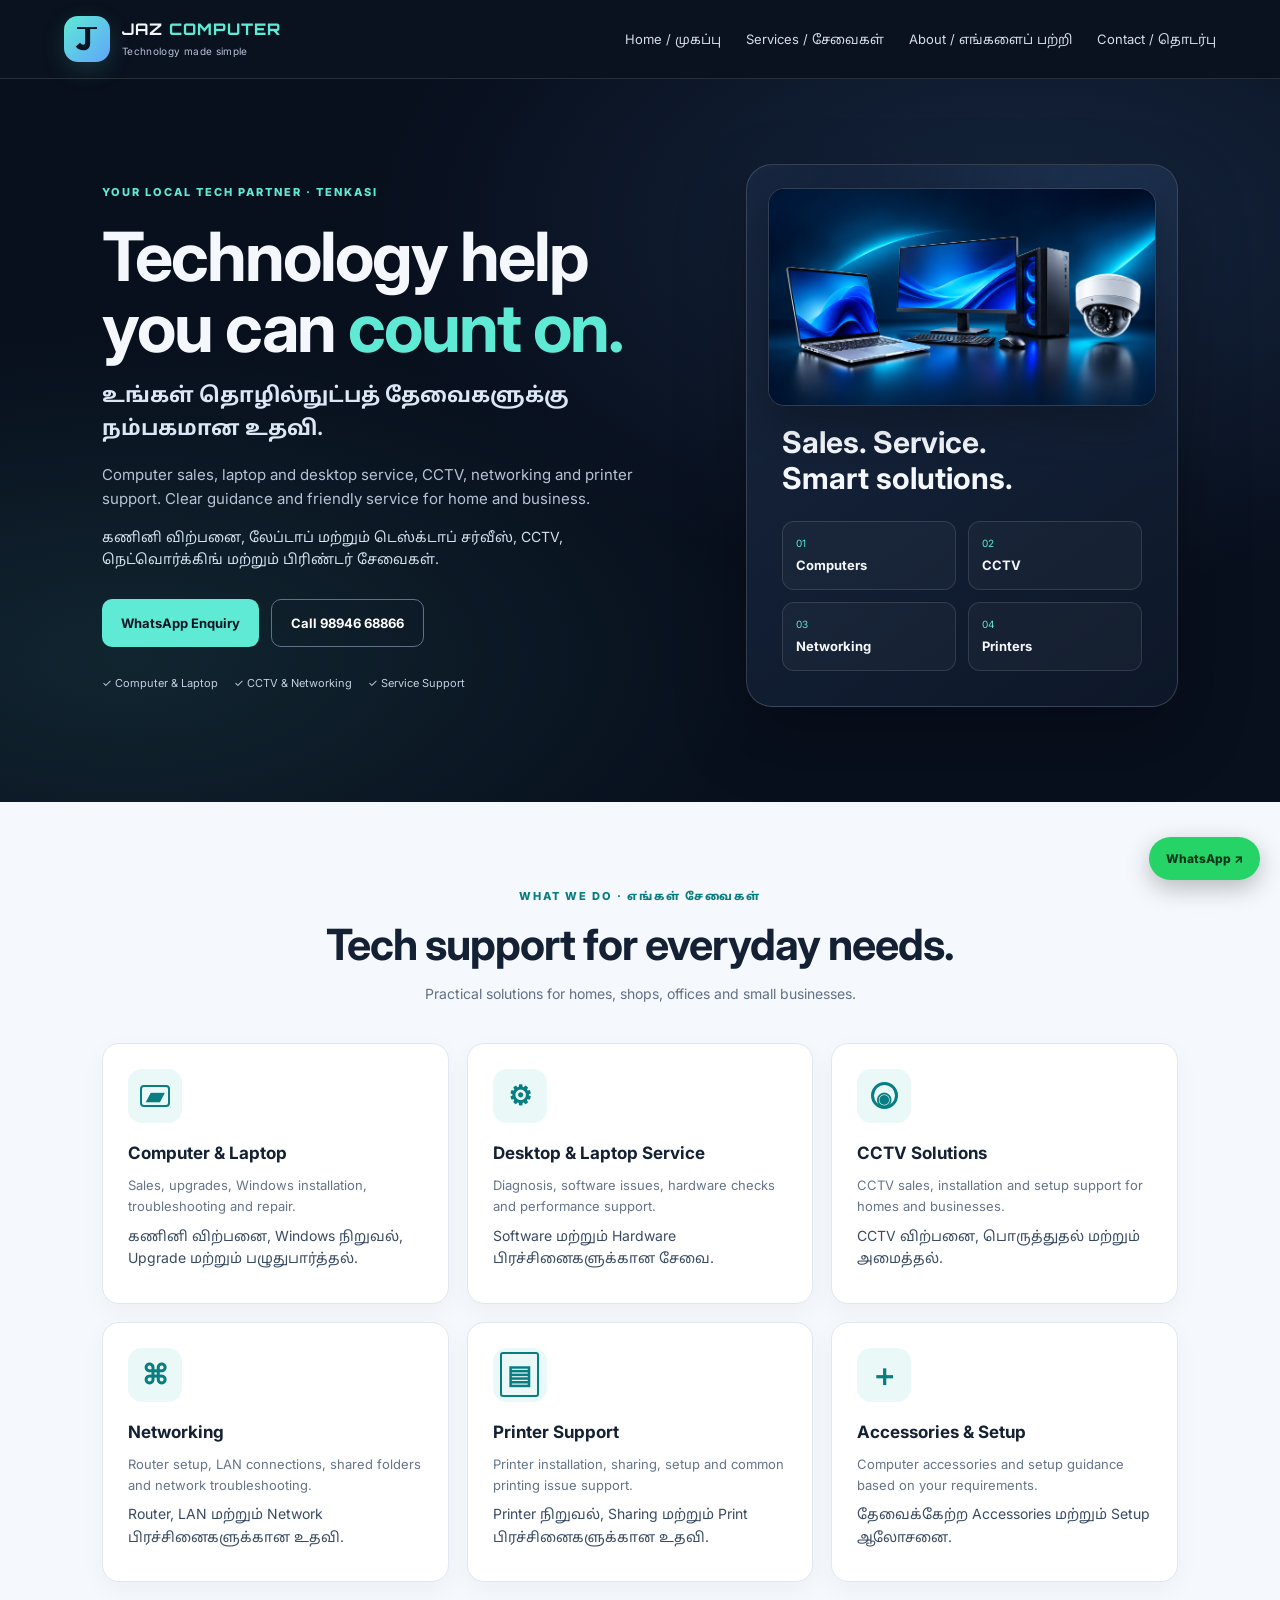
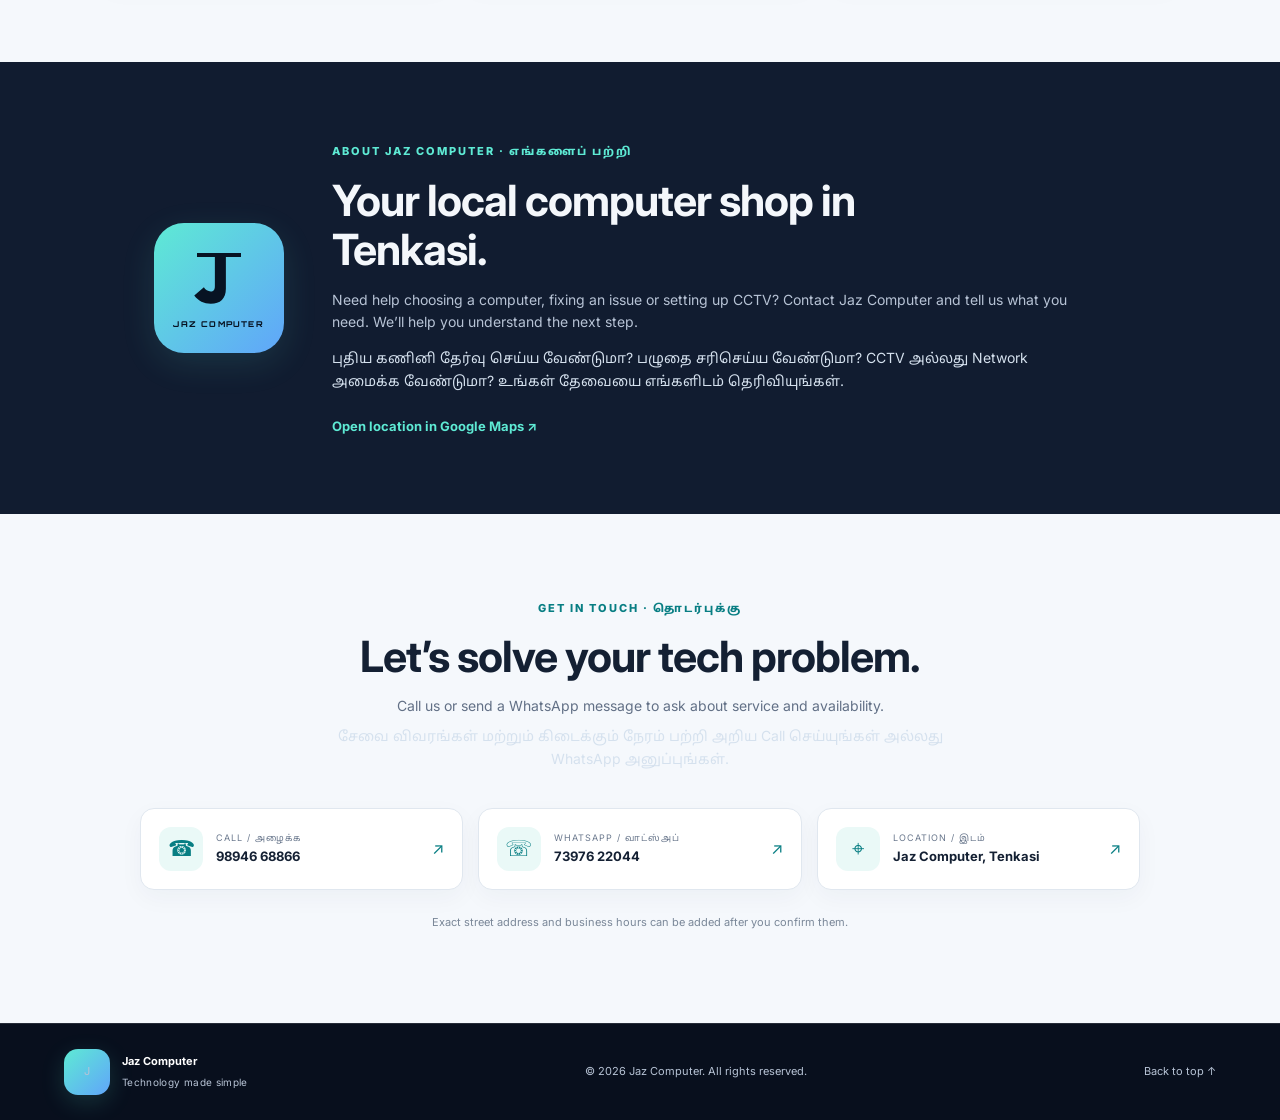
==== index.html @ 5752b8d4 "Add files via upload" ====
<!doctype html>
<html lang="en">
<head>
  <meta charset="utf-8">
  <meta name="viewport" content="width=device-width, initial-scale=1">
  <meta name="description" content="Jaz Computer, Tenkasi: computer and laptop sales and service, CCTV installation, networking and printer support.">
  <meta name="theme-color" content="#0b1220">
  <title>Jaz Computer | Computer Sales & Service in Tenkasi</title>
  <link rel="preconnect" href="https://fonts.googleapis.com">
  <link rel="preconnect" href="https://fonts.gstatic.com" crossorigin>
  <link href="https://fonts.googleapis.com/css2?family=Orbitron:wght@500;600;700;800&family=Inter:wght@400;500;600;700;800&family=Noto+Sans+Tamil:wght@400;500;600;700&display=swap" rel="stylesheet">
  <link rel="stylesheet" href="style.css">
</head>
<body>
  <header class="site-header">
    <a class="brand" href="#home" aria-label="Jaz Computer home">
      <span class="brand-mark" aria-hidden="true"><svg viewBox="0 0 48 48"><path d="M29 8v23c0 7-4 11-11 11-5 0-9-2-12-6l7-6c1 2 3 3 5 3 2 0 3-1 3-4V8z"/><path d="M8 5h32v3H8z"/></svg></span>
      <span><strong class="wordmark">JAZ <b>COMPUTER</b></strong><small>Technology made simple</small></span>
    </a>
    <button class="menu-toggle" id="menuToggle" aria-label="Open navigation" aria-expanded="false">☰</button>
    <nav id="mainNav">
      <a href="#home">Home / முகப்பு</a>
      <a href="#services">Services / சேவைகள்</a>
      <a href="#about">About / எங்களைப் பற்றி</a>
      <a href="#contact">Contact / தொடர்பு</a>
    </nav>
  </header>

  <main>
    <section class="hero" id="home">
      <div class="hero-copy">
        <span class="eyebrow">YOUR LOCAL TECH PARTNER · TENKASI</span>
        <h1>Technology help you can <span>count on.</span></h1>
        <h2>உங்கள் தொழில்நுட்பத் தேவைகளுக்கு நம்பகமான உதவி.</h2>
        <p>Computer sales, laptop and desktop service, CCTV, networking and printer support. Clear guidance and friendly service for home and business.</p>
        <p class="tamil">கணினி விற்பனை, லேப்டாப் மற்றும் டெஸ்க்டாப் சர்வீஸ், CCTV, நெட்வொர்க்கிங் மற்றும் பிரிண்டர் சேவைகள்.</p>
        <div class="hero-actions">
          <a class="btn btn-primary" href="https://wa.me/917397622044?text=Vanakkam%20Jaz%20Computer%2C%20service%20details%20venum." target="_blank" rel="noopener">WhatsApp Enquiry</a>
          <a class="btn btn-outline" href="tel:+919894668866">Call 98946 68866</a>
        </div>
        <div class="trust-line"><span>✓ Computer & Laptop</span><span>✓ CCTV & Networking</span><span>✓ Service Support</span></div>
      </div>
      <div class="hero-card" aria-label="Jaz Computer service highlights">
        <div class="card-glow"></div>
        <img class="hero-product-image" src="images/tech-products-3d.png" alt="3D-style product display of a laptop, desktop computer, and CCTV camera">
        <h3>Sales. Service.<br>Smart solutions.</h3>
        <div class="mini-grid">
          <div><span>01</span><strong>Computers</strong></div>
          <div><span>02</span><strong>CCTV</strong></div>
          <div><span>03</span><strong>Networking</strong></div>
          <div><span>04</span><strong>Printers</strong></div>
        </div>
      </div>
    </section>

    <section class="section services-section" id="services">
      <div class="section-heading">
        <span class="eyebrow">WHAT WE DO · எங்கள் சேவைகள்</span>
        <h2>Tech support for everyday needs.</h2>
        <p>Practical solutions for homes, shops, offices and small businesses.</p>
      </div>
      <div class="service-grid">
        <article class="service-card"><div class="service-icon icon-computer"><span>▰</span></div><h3>Computer & Laptop</h3><p>Sales, upgrades, Windows installation, troubleshooting and repair.</p><p class="tamil">கணினி விற்பனை, Windows நிறுவல், Upgrade மற்றும் பழுதுபார்த்தல்.</p></article>
        <article class="service-card"><div class="service-icon icon-tools"><span>⚙</span></div><h3>Desktop & Laptop Service</h3><p>Diagnosis, software issues, hardware checks and performance support.</p><p class="tamil">Software மற்றும் Hardware பிரச்சினைகளுக்கான சேவை.</p></article>
        <article class="service-card"><div class="service-icon icon-cctv"><span>◉</span></div><h3>CCTV Solutions</h3><p>CCTV sales, installation and setup support for homes and businesses.</p><p class="tamil">CCTV விற்பனை, பொருத்துதல் மற்றும் அமைத்தல்.</p></article>
        <article class="service-card"><div class="service-icon icon-network"><span>⌘</span></div><h3>Networking</h3><p>Router setup, LAN connections, shared folders and network troubleshooting.</p><p class="tamil">Router, LAN மற்றும் Network பிரச்சினைகளுக்கான உதவி.</p></article>
        <article class="service-card"><div class="service-icon icon-printer"><span>▤</span></div><h3>Printer Support</h3><p>Printer installation, sharing, setup and common printing issue support.</p><p class="tamil">Printer நிறுவல், Sharing மற்றும் Print பிரச்சினைகளுக்கான உதவி.</p></article>
        <article class="service-card"><div class="service-icon icon-accessories"><span>＋</span></div><h3>Accessories & Setup</h3><p>Computer accessories and setup guidance based on your requirements.</p><p class="tamil">தேவைக்கேற்ற Accessories மற்றும் Setup ஆலோசனை.</p></article>
      </div>
    </section>

    <section class="about-section" id="about">
      <div class="about-mark"><svg viewBox="0 0 48 48" aria-hidden="true"><path d="M29 8v23c0 7-4 11-11 11-5 0-9-2-12-6l7-6c1 2 3 3 5 3 2 0 3-1 3-4V8z"/><path d="M8 5h32v3H8z"/></svg><small>JAZ COMPUTER</small></div>
      <div>
        <span class="eyebrow">ABOUT JAZ COMPUTER · எங்களைப் பற்றி</span>
        <h2>Your local computer shop in Tenkasi.</h2>
        <p>Need help choosing a computer, fixing an issue or setting up CCTV? Contact Jaz Computer and tell us what you need. We’ll help you understand the next step.</p>
        <p class="tamil">புதிய கணினி தேர்வு செய்ய வேண்டுமா? பழுதை சரிசெய்ய வேண்டுமா? CCTV அல்லது Network அமைக்க வேண்டுமா? உங்கள் தேவையை எங்களிடம் தெரிவியுங்கள்.</p>
        <a class="text-link" href="https://maps.app.goo.gl/372rR3EZLviS37kA8" target="_blank" rel="noopener">Open location in Google Maps ↗</a>
      </div>
    </section>

    <section class="contact-section section" id="contact">
      <div class="section-heading">
        <span class="eyebrow">GET IN TOUCH · தொடர்புக்கு</span>
        <h2>Let’s solve your tech problem.</h2>
        <p>Call us or send a WhatsApp message to ask about service and availability.</p>
        <p class="tamil">சேவை விவரங்கள் மற்றும் கிடைக்கும் நேரம் பற்றி அறிய Call செய்யுங்கள் அல்லது WhatsApp அனுப்புங்கள்.</p>
      </div>
      <div class="contact-grid">
        <a class="contact-card" href="tel:+919894668866"><span class="contact-icon">☎</span><span><small>CALL / அழைக்க</small><strong>98946 68866</strong></span><span class="arrow">↗</span></a>
        <a class="contact-card" href="https://wa.me/917397622044?text=Vanakkam%20Jaz%20Computer%2C%20service%20details%20venum." target="_blank" rel="noopener"><span class="contact-icon">☏</span><span><small>WHATSAPP / வாட்ஸ்அப்</small><strong>73976 22044</strong></span><span class="arrow">↗</span></a>
        <a class="contact-card" href="https://maps.app.goo.gl/372rR3EZLviS37kA8" target="_blank" rel="noopener"><span class="contact-icon">⌖</span><span><small>LOCATION / இடம்</small><strong>Jaz Computer, Tenkasi</strong></span><span class="arrow">↗</span></a>
      </div>
      <p class="small-note">Exact street address and business hours can be added after you confirm them.</p>
    </section>
  </main>

  <footer>
    <a class="brand footer-brand" href="#home"><span class="brand-mark">J</span><span><strong>Jaz Computer</strong><small>Technology made simple</small></span></a>
    <p>© <span id="year"></span> Jaz Computer. All rights reserved.</p>
    <a href="#home">Back to top ↑</a>
  </footer>
  <a class="floating-wa" href="https://wa.me/917397622044?text=Vanakkam%20Jaz%20Computer%2C%20service%20details%20venum." target="_blank" rel="noopener" aria-label="Chat with Jaz Computer on WhatsApp">WhatsApp ↗</a>
  <script src="script.js"></script>
</body>
</html>
---- style.css ----
:root{--bg:#080f1d;--panel:#111c30;--text:#f4f7fb;--muted:#b7c3d5;--accent:#5eead4;--accent2:#60a5fa;--line:rgba(255,255,255,.12);--light:#f5f8fc;--ink:#142033}
*{box-sizing:border-box}html{scroll-behavior:smooth}body{margin:0;font-family:Inter,"Noto Sans Tamil",Arial,sans-serif;background:var(--bg);color:var(--text);line-height:1.6}a{color:inherit;text-decoration:none}.site-header{height:auto;min-height:78px;padding:16px clamp(20px,5vw,76px);display:flex;align-items:center;justify-content:space-between;gap:24px;border-bottom:1px solid var(--line);background:rgba(11,18,32,.92);position:sticky;top:0;z-index:10;backdrop-filter:blur(12px)}.brand{display:flex;align-items:center;gap:12px}.brand-mark{width:46px;height:46px;border-radius:14px;display:grid;place-items:center;background:linear-gradient(135deg,var(--accent),var(--accent2));box-shadow:0 7px 24px rgba(94,234,212,.16)}.brand-mark svg{width:30px;height:30px;fill:#081323}.brand strong,.brand small{display:block}.brand .wordmark{font-family:Orbitron,Inter,sans-serif;font-size:16px;letter-spacing:1px;line-height:1.25}.wordmark b{color:var(--accent);font-weight:800}.brand small{font-size:10px;color:var(--muted);letter-spacing:.35px;margin-top:4px}nav{display:flex;gap:25px;align-items:center;font-size:13px;color:#d5deeb}nav a:hover,.text-link:hover,footer>a:hover{color:var(--accent)}.menu-toggle{display:none;background:transparent;border:1px solid var(--line);color:white;border-radius:8px;padding:7px 11px;font-size:20px}.hero{padding:85px clamp(20px,8vw,120px) 95px;display:grid;grid-template-columns:1.15fr .85fr;gap:60px;align-items:center;background:radial-gradient(ellipse at 80% 20%,rgba(96,165,250,.15),transparent 45%),radial-gradient(ellipse at 10% 80%,rgba(94,234,212,.1),transparent 40%)}.eyebrow{color:var(--accent);font-size:11px;font-weight:800;letter-spacing:2px}.hero h1{font-size:clamp(40px,5.3vw,68px);line-height:1.05;letter-spacing:-2px;margin:18px 0 14px;max-width:720px}.hero h1 span{color:var(--accent)}.hero h2{font-size:21px;margin:0 0 18px;color:#dce7f5}.hero p{color:var(--muted);max-width:640px;font-size:15px}.tamil{font-size:14px!important;color:#d5e1ee!important}.hero-actions{display:flex;gap:12px;flex-wrap:wrap;margin:28px 0}.btn{display:inline-flex;align-items:center;justify-content:center;padding:13px 19px;border-radius:10px;font-weight:700;font-size:13px;transition:transform .2s}.btn:hover{transform:translateY(-2px)}.btn-primary{background:var(--accent);color:#071323}.btn-outline{border:1px solid #61718a;color:white}.trust-line{display:flex;flex-wrap:wrap;gap:16px;font-size:11px;color:#c4d0df}.hero-card{position:relative;overflow:hidden;padding:35px;border:1px solid rgba(255,255,255,.16);border-radius:26px;background:linear-gradient(145deg,#17263f,#0d1728);box-shadow:0 28px 70px rgba(0,0,0,.25);min-height:370px}.card-glow{position:absolute;width:220px;height:220px;background:var(--accent2);filter:blur(100px);opacity:.2;right:-40px;top:-70px}.device-showcase{height:145px;position:relative;display:flex;align-items:center;justify-content:center;gap:16px;margin:2px 0 10px}.monitor{position:relative;width:142px;height:112px;display:flex;align-items:center;flex-direction:column}.monitor-screen{height:83px;width:142px;border:5px solid #a8b9cb;border-radius:8px;background:linear-gradient(140deg,#102d4a,#081323 70%);box-shadow:0 0 0 1px rgba(255,255,255,.16),inset 0 0 20px rgba(94,234,212,.12);display:flex;flex-direction:column;align-items:center;justify-content:center;color:var(--accent)}.monitor-screen span{font-family:Orbitron,sans-serif;font-size:22px;font-weight:800;letter-spacing:3px}.monitor-screen small{font-family:Orbitron,sans-serif;font-size:7px;letter-spacing:2px;color:#d9e7f5}.monitor-screen i{width:30px;height:2px;background:var(--accent);margin-top:7px}.monitor-neck{width:13px;height:12px;background:#9bacc0}.monitor-base{width:48px;height:5px;background:#a8b9cb;border-radius:6px}.laptop{position:absolute;left:12px;bottom:2px;transform:scale(.72);transform-origin:bottom left}.laptop-screen{width:90px;height:61px;border:4px solid #b4c4d5;border-radius:5px 5px 2px 2px;background:linear-gradient(145deg,#16465a,#0b1728);display:grid;place-items:center;color:var(--accent);font:800 26px Orbitron,sans-serif}.laptop-base{height:6px;width:103px;background:linear-gradient(#d3dce5,#778ba1);clip-path:polygon(8% 0,92% 0,100% 100%,0 100%)}.camera-illustration{position:absolute;right:0;top:19px;width:83px;height:70px}.cam-body{position:absolute;right:4px;top:9px;width:55px;height:32px;border-radius:8px 11px 11px 8px;background:linear-gradient(135deg,#dbe6f1,#71879f);border:2px solid #e8f1fa;transform:skewY(-7deg)}.cam-lens{position:absolute;right:0;top:15px;width:23px;height:23px;border-radius:50%;background:radial-gradient(circle,#071323 0 22%,#5eead4 25% 35%,#17283e 38% 65%,#d6e4f2 68%);border:3px solid #9aadc2}.cam-mount{position:absolute;right:28px;top:38px;width:8px;height:19px;background:#91a5bb}.card-label{font-family:Orbitron,sans-serif;font-size:9px;letter-spacing:3px;color:var(--accent)!important;margin-top:18px}.hero-card h3{font-size:30px;line-height:1.2;margin:10px 0 25px}.mini-grid{display:grid;grid-template-columns:1fr 1fr;gap:12px}.mini-grid div{padding:13px;border:1px solid var(--line);border-radius:12px;background:rgba(255,255,255,.03)}.mini-grid span,.mini-grid strong{display:block}.mini-grid span{font-size:10px;color:var(--accent);margin-bottom:4px}.mini-grid strong{font-size:13px}.section{padding:80px clamp(20px,8vw,120px)}.services-section{background:var(--light);color:var(--ink)}.section-heading{max-width:720px;margin:0 auto 38px;text-align:center}.section-heading .eyebrow{color:#087e83}.section-heading h2,.about-section h2{font-size:clamp(29px,4vw,43px);line-height:1.15;letter-spacing:-1px;margin:13px 0}.section-heading p{color:#627086;margin:8px auto;max-width:620px;font-size:14px}.service-grid{display:grid;grid-template-columns:repeat(3,1fr);gap:18px;max-width:1160px;margin:auto}.service-card{padding:25px;border:1px solid #e0e7ef;border-radius:17px;background:white;box-shadow:0 8px 25px rgba(23,45,75,.04)}.service-icon{font-size:26px;width:54px;height:54px;display:grid;place-items:center;border-radius:14px;background:#eaf9f7;color:#087e83}.service-icon span{font-size:26px;font-weight:800}.icon-computer span{font-size:23px;border:2px solid #087e83;border-radius:4px;width:30px;height:22px;display:grid;place-items:center;line-height:10px}.icon-cctv span{width:27px;height:27px;border:3px solid #087e83;border-radius:50%;display:grid;place-items:center;font-size:18px}.icon-network span{font-size:29px}.icon-printer span{border:2px solid #087e83;padding:0 5px;border-radius:3px}.icon-tools span{font-size:27px}.icon-accessories span{font-size:30px}.service-card h3{font-size:17px;margin:17px 0 8px}.service-card p{font-size:13px;color:#66748a;margin:8px 0}.service-card .tamil{color:#394b62!important}.about-section{padding:75px clamp(20px,12vw,170px);display:grid;grid-template-columns:140px 1fr;gap:38px;align-items:center;background:#111c30}.about-mark{width:130px;height:130px;border-radius:30px;display:flex;flex-direction:column;gap:7px;align-items:center;justify-content:center;color:#071323;background:linear-gradient(135deg,var(--accent),var(--accent2));box-shadow:0 10px 35px rgba(94,234,212,.12)}.about-mark svg{width:66px;height:66px;fill:#071323}.about-mark small{font:800 8px Orbitron,sans-serif;letter-spacing:1.2px}.about-section h2{max-width:650px}.about-section p{color:var(--muted);max-width:760px;font-size:14px}.text-link{display:inline-block;margin-top:10px;color:var(--accent);font-size:13px;font-weight:700}.contact-section{background:#f5f8fc;color:var(--ink)}.contact-grid{max-width:1000px;margin:auto;display:grid;grid-template-columns:repeat(3,1fr);gap:15px}.contact-card{display:flex;align-items:center;gap:13px;background:white;border:1px solid #e0e7ef;padding:18px;border-radius:14px;min-width:0;box-shadow:0 8px 25px rgba(23,45,75,.04)}.contact-card:hover{border-color:#57cbbd}.contact-icon{font-size:22px;color:#087e83;background:#eaf9f7;width:44px;height:44px;flex:0 0 44px;display:grid;place-items:center;border-radius:12px}.contact-card small,.contact-card strong{display:block}.contact-card small{font-size:9px;letter-spacing:1px;color:#6a788d}.contact-card strong{font-size:13px;overflow-wrap:anywhere}.arrow{margin-left:auto;color:#087e83}.small-note{text-align:center;font-size:11px;color:#7a8798;margin-top:24px}footer{padding:25px clamp(20px,5vw,76px);display:flex;align-items:center;justify-content:space-between;gap:20px;border-top:1px solid var(--line);color:var(--muted);font-size:11px}.footer-brand strong{color:white}footer p{margin:0}.floating-wa{position:fixed;right:20px;bottom:20px;z-index:8;background:#25d366;color:#07371b;padding:12px 17px;border-radius:99px;font-weight:800;font-size:12px;box-shadow:0 8px 25px rgba(0,0,0,.25)}
@media(max-width:850px){.hero{grid-template-columns:1fr;gap:35px;padding-top:60px}.hero-card{max-width:560px}.service-grid{grid-template-columns:repeat(2,1fr)}.contact-grid{grid-template-columns:1fr}.about-section{padding:60px 25px;grid-template-columns:80px 1fr;gap:22px}.about-mark{width:80px;height:80px;border-radius:20px}.about-mark svg{width:43px;height:43px}.about-mark small{font-size:6px}}
@media(max-width:620px){.site-header{padding:13px 18px}.menu-toggle{display:block}nav{display:none;position:absolute;left:0;right:0;top:70px;padding:18px 22px;background:#0b1220;border-bottom:1px solid var(--line);flex-direction:column;align-items:flex-start;gap:17px}nav.open{display:flex}.hero{padding:52px 20px 65px}.hero h1{letter-spacing:-1.4px}.hero-card{padding:25px;min-height:0}.section{padding:60px 20px}.service-grid{grid-template-columns:1fr}.about-section{grid-template-columns:1fr}.about-mark{width:65px;height:65px;font-size:40px}.contact-card{padding:15px}footer{flex-wrap:wrap;justify-content:center;text-align:center}footer p{width:100%;order:3}.floating-wa{right:12px;bottom:12px}}

/* Refined brand typography and illustrative tech artwork */

/* Photorealistic 3D-style product lineup */
.hero-product-image{display:block;position:relative;width:calc(100% + 28px);max-width:none;margin:-12px -14px 18px;aspect-ratio:16/9;object-fit:cover;border-radius:16px;border:1px solid rgba(255,255,255,.12);box-shadow:0 18px 40px rgba(0,0,0,.24)}
.hero-card h3{margin-top:8px}
@media(max-width:620px){.hero-product-image{width:100%;margin:0 0 18px;aspect-ratio:16/9}}
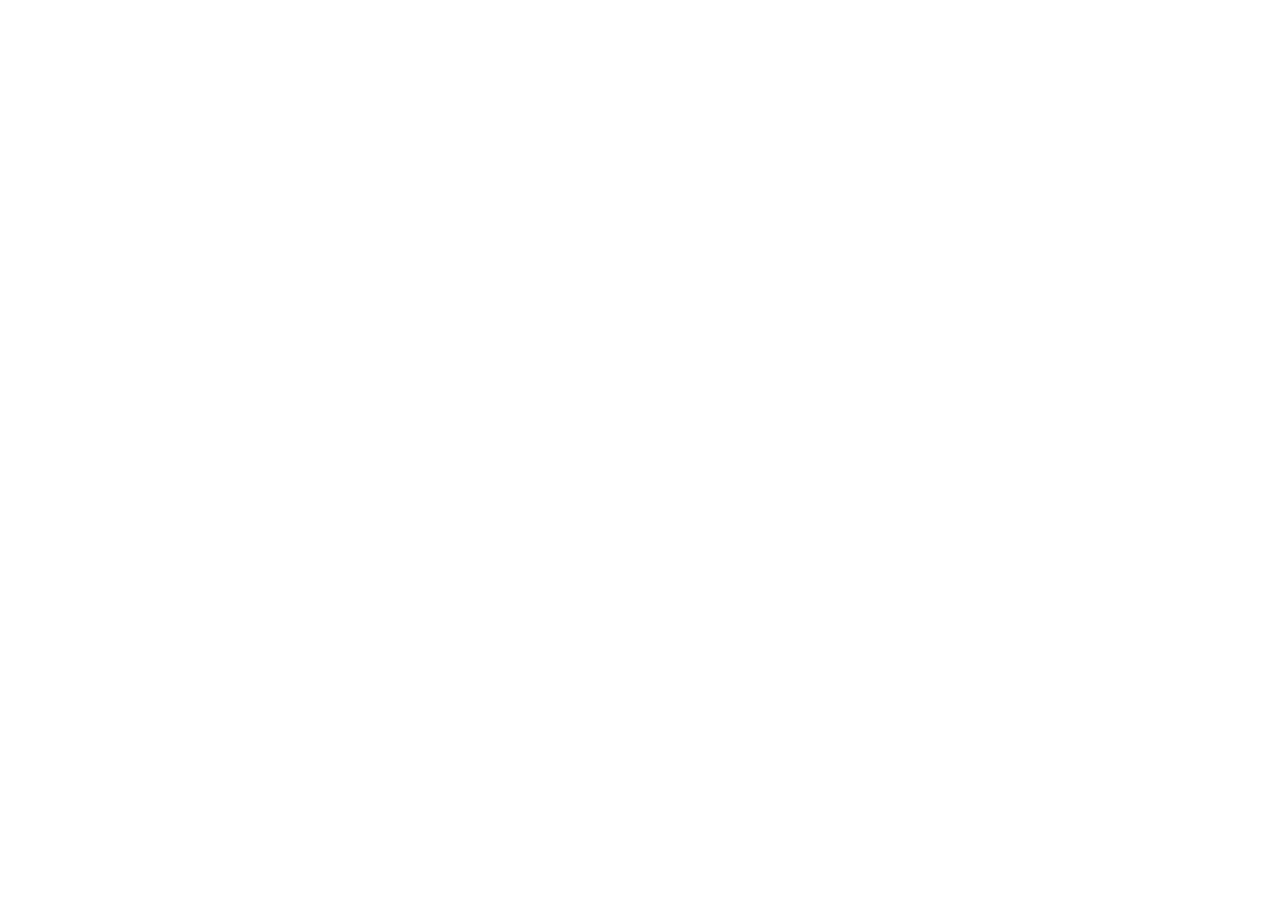
==== commit ea91e886: "chore: redirect legacy website to new official site" ====
--- a/index.html
+++ b/index.html
@@ -3,105 +3,126 @@
 <head>
   <meta charset="utf-8">
   <meta name="viewport" content="width=device-width, initial-scale=1">
-  <meta name="description" content="Jaz Computer, Tenkasi: computer and laptop sales and service, CCTV installation, networking and printer support.">
-  <meta name="theme-color" content="#0b1220">
-  <title>Jaz Computer | Computer Sales & Service in Tenkasi</title>
-  <link rel="preconnect" href="https://fonts.googleapis.com">
-  <link rel="preconnect" href="https://fonts.gstatic.com" crossorigin>
-  <link href="https://fonts.googleapis.com/css2?family=Orbitron:wght@500;600;700;800&family=Inter:wght@400;500;600;700;800&family=Noto+Sans+Tamil:wght@400;500;600;700&display=swap" rel="stylesheet">
-  <link rel="stylesheet" href="style.css">
+  <title>JAZ COMPUTER – Official Website Relocation</title>
+
+  <!-- 1. Canonical Link directing search engines to the new official website -->
+  <link rel="canonical" href="https://spmohamed.github.io/jaz-computer-profile/">
+
+  <!-- 2. Search Engine Directives -->
+  <meta name="robots" content="index, follow">
+
+  <!-- 3. Primary Hash-Preserving Redirect (Executes when JavaScript is enabled) -->
+  <script>
+    (function () {
+      var targetBase = "https://spmohamed.github.io/jaz-computer-profile/";
+      var rawHash = window.location.hash || "";
+      var normalizedHash = rawHash.toLowerCase().trim();
+
+      // Supported section anchors on the new official website
+      var validHashes = ["#home", "#about", "#products", "#services", "#cctv", "#clients", "#gallery", "#contact"];
+
+      // Preserve valid hash or default to homepage root
+      var targetHash = "";
+      if (validHashes.indexOf(normalizedHash) !== -1) {
+        targetHash = normalizedHash;
+      }
+
+      // Perform instant navigation without polluting back-button history
+      window.location.replace(targetBase + targetHash);
+    })();
+  </script>
+
+  <!-- 4. Fallback Redirect (Executes ONLY when JavaScript is disabled) -->
+  <noscript>
+    <meta http-equiv="refresh" content="0; url=https://spmohamed.github.io/jaz-computer-profile/">
+  </noscript>
+
+  <style>
+    * { box-sizing: border-box; }
+    body {
+      margin: 0;
+      min-height: 100vh;
+      display: flex;
+      align-items: center;
+      justify-content: center;
+      background: #080f1d;
+      color: #f4f7fb;
+      font-family: -apple-system, BlinkMacSystemFont, "Segoe UI", Roboto, "Noto Sans Tamil", sans-serif;
+      padding: 24px;
+      line-height: 1.6;
+    }
+    .card {
+      max-width: 520px;
+      width: 100%;
+      padding: 40px 32px;
+      background: #111c30;
+      border: 1px solid rgba(255, 255, 255, 0.12);
+      border-radius: 18px;
+      box-shadow: 0 24px 60px rgba(0, 0, 0, 0.45);
+      text-align: center;
+    }
+    .badge {
+      display: inline-block;
+      padding: 4px 14px;
+      border-radius: 99px;
+      background: rgba(94, 234, 212, 0.12);
+      border: 1px solid rgba(94, 234, 212, 0.35);
+      color: #5eead4;
+      font-size: 12px;
+      font-weight: 700;
+      letter-spacing: 1px;
+      text-transform: uppercase;
+      margin-bottom: 18px;
+    }
+    h1 {
+      font-size: 26px;
+      font-weight: 800;
+      margin: 0 0 12px;
+      color: #ffffff;
+      letter-spacing: 0.5px;
+    }
+    p {
+      color: #b7c3d5;
+      font-size: 15px;
+      margin: 0 0 8px;
+    }
+    p.tamil {
+      color: #9cb2cc;
+      font-size: 14px;
+      margin-bottom: 28px;
+    }
+    .btn {
+      display: inline-flex;
+      align-items: center;
+      justify-content: center;
+      padding: 14px 32px;
+      background: #5eead4;
+      color: #081323;
+      font-weight: 800;
+      font-size: 15px;
+      text-decoration: none;
+      border-radius: 10px;
+      transition: transform 0.15s ease, background-color 0.15s ease;
+    }
+    .btn:hover {
+      background: #4cd4be;
+      transform: translateY(-2px);
+    }
+    .note {
+      margin-top: 24px;
+      font-size: 12px;
+      color: #728299;
+    }
+  </style>
 </head>
 <body>
-  <header class="site-header">
-    <a class="brand" href="#home" aria-label="Jaz Computer home">
-      <span class="brand-mark" aria-hidden="true"><svg viewBox="0 0 48 48"><path d="M29 8v23c0 7-4 11-11 11-5 0-9-2-12-6l7-6c1 2 3 3 5 3 2 0 3-1 3-4V8z"/><path d="M8 5h32v3H8z"/></svg></span>
-      <span><strong class="wordmark">JAZ <b>COMPUTER</b></strong><small>Technology made simple</small></span>
-    </a>
-    <button class="menu-toggle" id="menuToggle" aria-label="Open navigation" aria-expanded="false">☰</button>
-    <nav id="mainNav">
-      <a href="#home">Home / முகப்பு</a>
-      <a href="#services">Services / சேவைகள்</a>
-      <a href="#about">About / எங்களைப் பற்றி</a>
-      <a href="#contact">Contact / தொடர்பு</a>
-    </nav>
-  </header>
-
-  <main>
-    <section class="hero" id="home">
-      <div class="hero-copy">
-        <span class="eyebrow">YOUR LOCAL TECH PARTNER · TENKASI</span>
-        <h1>Technology help you can <span>count on.</span></h1>
-        <h2>உங்கள் தொழில்நுட்பத் தேவைகளுக்கு நம்பகமான உதவி.</h2>
-        <p>Computer sales, laptop and desktop service, CCTV, networking and printer support. Clear guidance and friendly service for home and business.</p>
-        <p class="tamil">கணினி விற்பனை, லேப்டாப் மற்றும் டெஸ்க்டாப் சர்வீஸ், CCTV, நெட்வொர்க்கிங் மற்றும் பிரிண்டர் சேவைகள்.</p>
-        <div class="hero-actions">
-          <a class="btn btn-primary" href="https://wa.me/917397622044?text=Vanakkam%20Jaz%20Computer%2C%20service%20details%20venum." target="_blank" rel="noopener">WhatsApp Enquiry</a>
-          <a class="btn btn-outline" href="tel:+919894668866">Call 98946 68866</a>
-        </div>
-        <div class="trust-line"><span>✓ Computer & Laptop</span><span>✓ CCTV & Networking</span><span>✓ Service Support</span></div>
-      </div>
-      <div class="hero-card" aria-label="Jaz Computer service highlights">
-        <div class="card-glow"></div>
-        <img class="hero-product-image" src="images/tech-products-3d.png" alt="3D-style product display of a laptop, desktop computer, and CCTV camera">
-        <h3>Sales. Service.<br>Smart solutions.</h3>
-        <div class="mini-grid">
-          <div><span>01</span><strong>Computers</strong></div>
-          <div><span>02</span><strong>CCTV</strong></div>
-          <div><span>03</span><strong>Networking</strong></div>
-          <div><span>04</span><strong>Printers</strong></div>
-        </div>
-      </div>
-    </section>
-
-    <section class="section services-section" id="services">
-      <div class="section-heading">
-        <span class="eyebrow">WHAT WE DO · எங்கள் சேவைகள்</span>
-        <h2>Tech support for everyday needs.</h2>
-        <p>Practical solutions for homes, shops, offices and small businesses.</p>
-      </div>
-      <div class="service-grid">
-        <article class="service-card"><div class="service-icon icon-computer"><span>▰</span></div><h3>Computer & Laptop</h3><p>Sales, upgrades, Windows installation, troubleshooting and repair.</p><p class="tamil">கணினி விற்பனை, Windows நிறுவல், Upgrade மற்றும் பழுதுபார்த்தல்.</p></article>
-        <article class="service-card"><div class="service-icon icon-tools"><span>⚙</span></div><h3>Desktop & Laptop Service</h3><p>Diagnosis, software issues, hardware checks and performance support.</p><p class="tamil">Software மற்றும் Hardware பிரச்சினைகளுக்கான சேவை.</p></article>
-        <article class="service-card"><div class="service-icon icon-cctv"><span>◉</span></div><h3>CCTV Solutions</h3><p>CCTV sales, installation and setup support for homes and businesses.</p><p class="tamil">CCTV விற்பனை, பொருத்துதல் மற்றும் அமைத்தல்.</p></article>
-        <article class="service-card"><div class="service-icon icon-network"><span>⌘</span></div><h3>Networking</h3><p>Router setup, LAN connections, shared folders and network troubleshooting.</p><p class="tamil">Router, LAN மற்றும் Network பிரச்சினைகளுக்கான உதவி.</p></article>
-        <article class="service-card"><div class="service-icon icon-printer"><span>▤</span></div><h3>Printer Support</h3><p>Printer installation, sharing, setup and common printing issue support.</p><p class="tamil">Printer நிறுவல், Sharing மற்றும் Print பிரச்சினைகளுக்கான உதவி.</p></article>
-        <article class="service-card"><div class="service-icon icon-accessories"><span>＋</span></div><h3>Accessories & Setup</h3><p>Computer accessories and setup guidance based on your requirements.</p><p class="tamil">தேவைக்கேற்ற Accessories மற்றும் Setup ஆலோசனை.</p></article>
-      </div>
-    </section>
-
-    <section class="about-section" id="about">
-      <div class="about-mark"><svg viewBox="0 0 48 48" aria-hidden="true"><path d="M29 8v23c0 7-4 11-11 11-5 0-9-2-12-6l7-6c1 2 3 3 5 3 2 0 3-1 3-4V8z"/><path d="M8 5h32v3H8z"/></svg><small>JAZ COMPUTER</small></div>
-      <div>
-        <span class="eyebrow">ABOUT JAZ COMPUTER · எங்களைப் பற்றி</span>
-        <h2>Your local computer shop in Tenkasi.</h2>
-        <p>Need help choosing a computer, fixing an issue or setting up CCTV? Contact Jaz Computer and tell us what you need. We’ll help you understand the next step.</p>
-        <p class="tamil">புதிய கணினி தேர்வு செய்ய வேண்டுமா? பழுதை சரிசெய்ய வேண்டுமா? CCTV அல்லது Network அமைக்க வேண்டுமா? உங்கள் தேவையை எங்களிடம் தெரிவியுங்கள்.</p>
-        <a class="text-link" href="https://maps.app.goo.gl/372rR3EZLviS37kA8" target="_blank" rel="noopener">Open location in Google Maps ↗</a>
-      </div>
-    </section>
-
-    <section class="contact-section section" id="contact">
-      <div class="section-heading">
-        <span class="eyebrow">GET IN TOUCH · தொடர்புக்கு</span>
-        <h2>Let’s solve your tech problem.</h2>
-        <p>Call us or send a WhatsApp message to ask about service and availability.</p>
-        <p class="tamil">சேவை விவரங்கள் மற்றும் கிடைக்கும் நேரம் பற்றி அறிய Call செய்யுங்கள் அல்லது WhatsApp அனுப்புங்கள்.</p>
-      </div>
-      <div class="contact-grid">
-        <a class="contact-card" href="tel:+919894668866"><span class="contact-icon">☎</span><span><small>CALL / அழைக்க</small><strong>98946 68866</strong></span><span class="arrow">↗</span></a>
-        <a class="contact-card" href="https://wa.me/917397622044?text=Vanakkam%20Jaz%20Computer%2C%20service%20details%20venum." target="_blank" rel="noopener"><span class="contact-icon">☏</span><span><small>WHATSAPP / வாட்ஸ்அப்</small><strong>73976 22044</strong></span><span class="arrow">↗</span></a>
-        <a class="contact-card" href="https://maps.app.goo.gl/372rR3EZLviS37kA8" target="_blank" rel="noopener"><span class="contact-icon">⌖</span><span><small>LOCATION / இடம்</small><strong>Jaz Computer, Tenkasi</strong></span><span class="arrow">↗</span></a>
-      </div>
-      <p class="small-note">Exact street address and business hours can be added after you confirm them.</p>
-    </section>
-  </main>
-
-  <footer>
-    <a class="brand footer-brand" href="#home"><span class="brand-mark">J</span><span><strong>Jaz Computer</strong><small>Technology made simple</small></span></a>
-    <p>© <span id="year"></span> Jaz Computer. All rights reserved.</p>
-    <a href="#home">Back to top ↑</a>
-  </footer>
-  <a class="floating-wa" href="https://wa.me/917397622044?text=Vanakkam%20Jaz%20Computer%2C%20service%20details%20venum." target="_blank" rel="noopener" aria-label="Chat with Jaz Computer on WhatsApp">WhatsApp ↗</a>
-  <script src="script.js"></script>
+  <div class="card">
+    <span class="badge">Official Notice</span>
+    <h1>JAZ COMPUTER</h1>
+    <p>Our website has permanently relocated to our new official web platform.</p>
+    <p class="tamil">எங்கள் அதிகாரப்பூர்வ இணையதளம் புதிய முகவரிக்கு மாற்றப்பட்டுள்ளது.</p>
+    <a class="btn" href="https://spmohamed.github.io/jaz-computer-profile/">Visit Official Website →</a>
+    <div class="note">If you are not redirected automatically, click the button above.</div>
+  </div>
 </body>
 </html>
